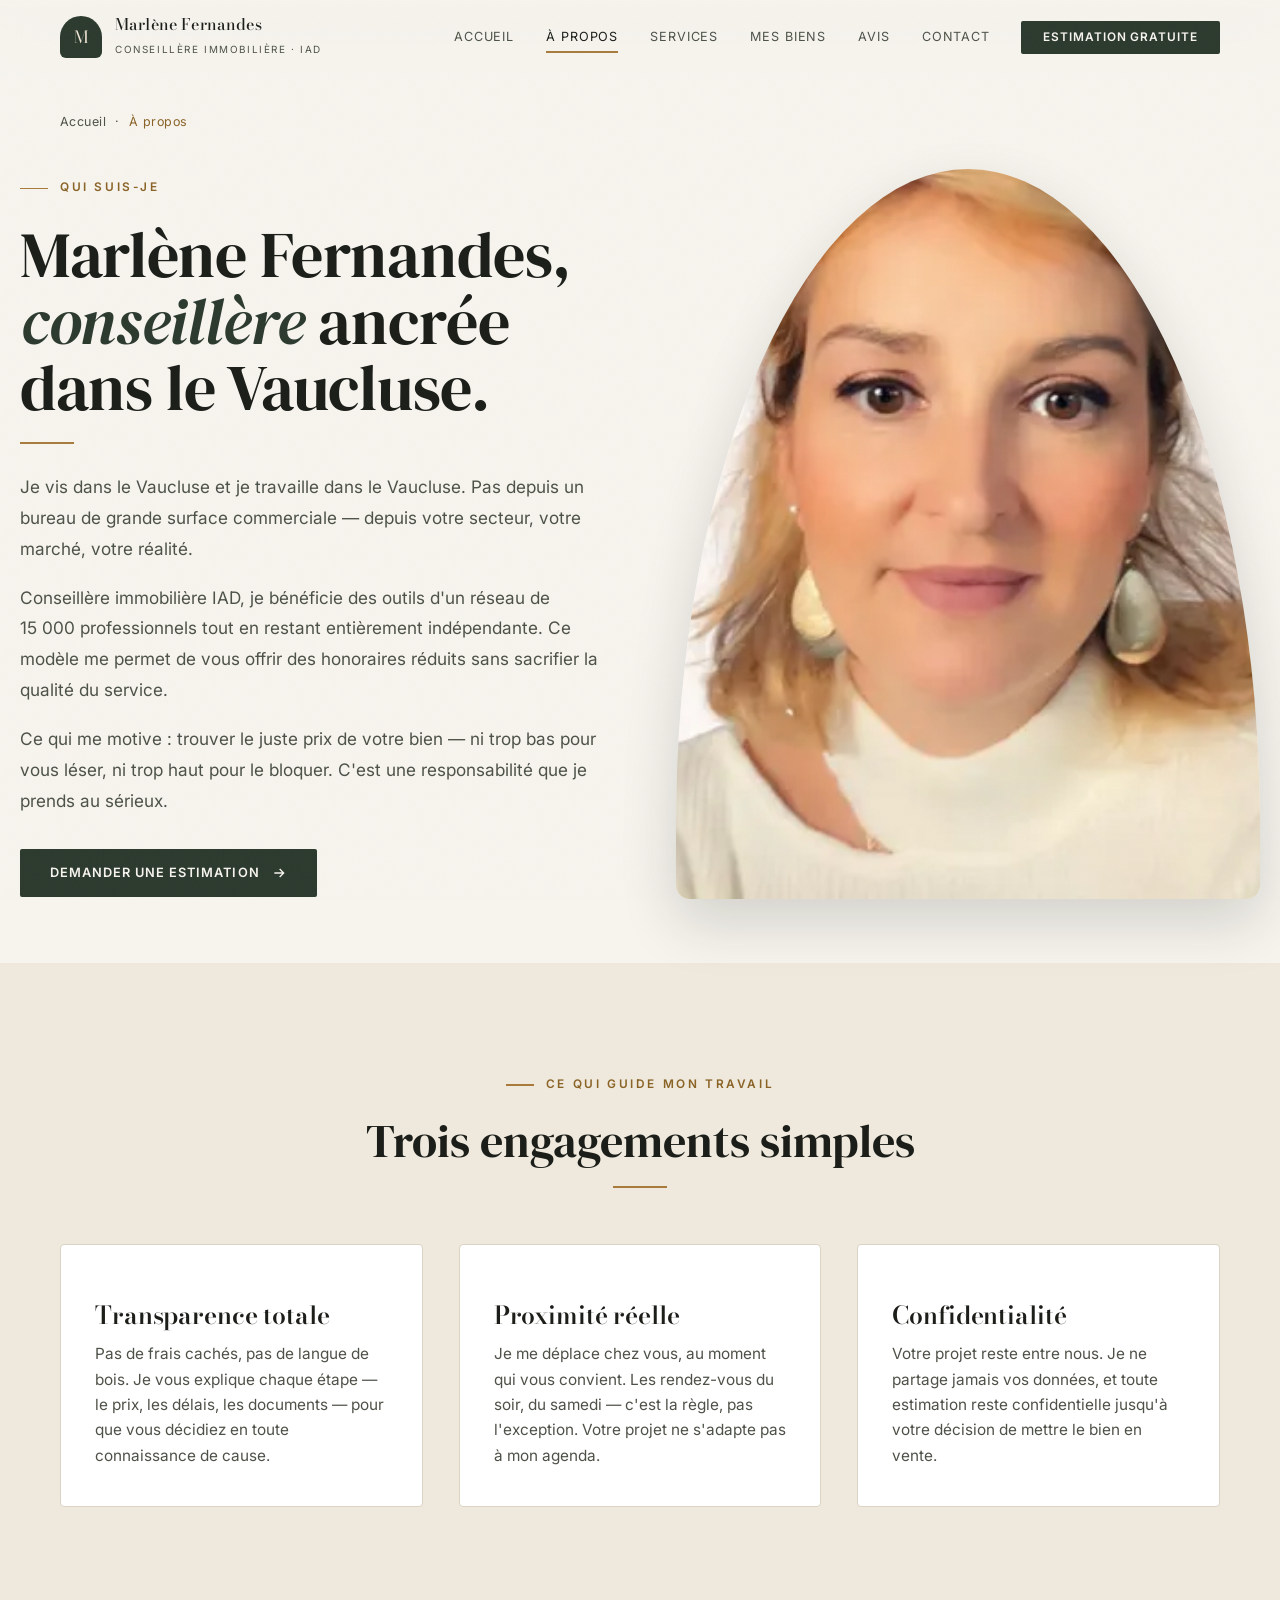
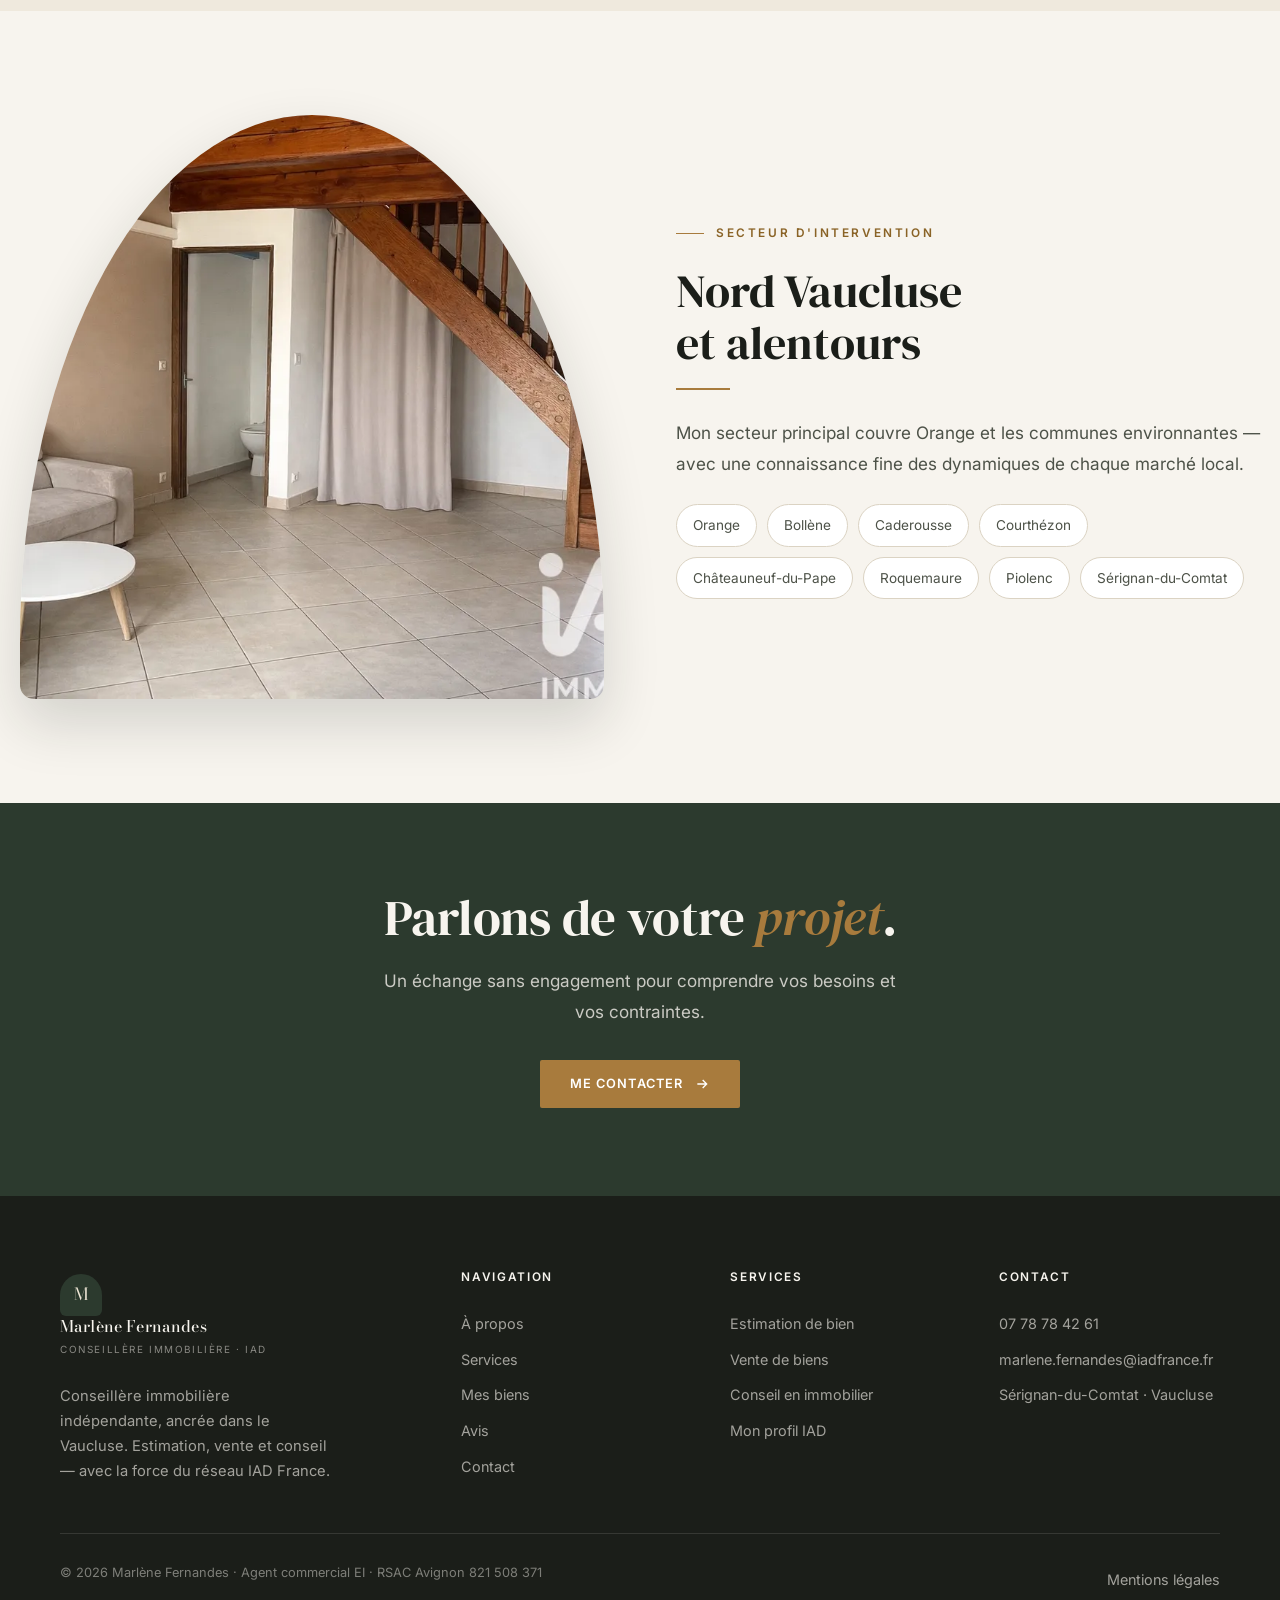
==== a-propos.html @ 86320f51 "Typo titres: police DM Serif Display pour H1/H2 - Remplace Bodoni Moda (trop courant) par DM Serif D" ====
<!DOCTYPE html>
<html lang="fr">
<head>
<meta charset="UTF-8">
<meta name="viewport" content="width=device-width, initial-scale=1">
<title>À propos · Marlène Fernandes, conseillère immobilière à Orange</title>
<meta name="description" content="Marlène Fernandes, conseillère immobilière IAD ancrée dans le Vaucluse. Un métier de terrain : transparence, proximité et confidentialité au service de votre projet.">
<link rel="canonical" href="https://marlene-fernandes.vercel.app/a-propos.html">
<meta name="theme-color" content="#2C3A2E">
<meta property="og:type" content="profile">
<meta property="og:locale" content="fr_FR">
<meta property="og:title" content="À propos · Marlène Fernandes, conseillère immobilière IAD">
<meta property="og:description" content="Un métier de terrain, pas de vitrine. Découvrez l'approche de Marlène Fernandes dans le Vaucluse.">
<meta property="og:url" content="https://marlene-fernandes.vercel.app/a-propos.html">
<meta property="og:image" content="https://marlene-fernandes.vercel.app/assets/img/marlene.png">
<meta name="twitter:card" content="summary_large_image">
<link rel="icon" href="data:image/svg+xml,%3Csvg xmlns='http://www.w3.org/2000/svg' viewBox='0 0 32 32'%3E%3Crect width='32' height='32' rx='6' fill='%232C3A2E'/%3E%3Ctext x='16' y='22' font-family='Georgia,serif' font-size='18' fill='%23F0E7D7' text-anchor='middle'%3EM%3C/text%3E%3C/svg%3E">
<link rel="preconnect" href="https://fonts.googleapis.com">
<link rel="preconnect" href="https://fonts.gstatic.com" crossorigin>
<link href="https://fonts.googleapis.com/css2?family=Bodoni+Moda:ital,opsz,wght@0,6..96,500..700;1,6..96,500..600&family=DM+Serif+Display:ital@0;1&family=Inter:wght@300;400;500;600&display=swap" rel="stylesheet">
<link rel="stylesheet" href="assets/css/style.css">
<script type="application/ld+json">
{"@context":"https://schema.org","@type":"BreadcrumbList","itemListElement":[
{"@type":"ListItem","position":1,"name":"Accueil","item":"https://marlene-fernandes.vercel.app/"},
{"@type":"ListItem","position":2,"name":"À propos","item":"https://marlene-fernandes.vercel.app/a-propos.html"}]}
</script>
</head>
<body>

<header class="nav" id="nav">
  <div class="nav-in">
    <a class="logo" href="index.html" aria-label="Marlène Fernandes, accueil">
      <span class="logo-mark" aria-hidden="true">M</span>
      <span class="logo-text"><strong>Marlène Fernandes</strong><small>Conseillère immobilière · IAD</small></span>
    </a>
    <nav class="nav-links" aria-label="Navigation principale">
      <a class="nav-a" href="index.html">Accueil</a>
      <a class="nav-a" href="a-propos.html" aria-current="page">À propos</a>
      <a class="nav-a" href="services.html">Services</a>
      <a class="nav-a" href="biens.html">Mes biens</a>
      <a class="nav-a" href="avis.html">Avis</a>
      <a class="nav-a" href="contact.html">Contact</a>
      <a class="btn btn-forest nav-cta" href="contact.html#estimation">Estimation gratuite</a>
    </nav>
    <button class="nav-burger" id="burger" aria-label="Ouvrir le menu" aria-expanded="false" aria-controls="mobmenu"><span></span><span></span><span></span></button>
  </div>
</header>
<div class="mob" id="mobmenu">
  <a href="index.html">Accueil</a>
  <a href="a-propos.html">À propos</a>
  <a href="services.html">Services</a>
  <a href="biens.html">Mes biens</a>
  <a href="avis.html">Avis</a>
  <a href="contact.html">Contact</a>
  <a class="btn btn-forest" href="contact.html#estimation">Estimation gratuite</a>
</div>

<main>
<div class="wrap">
  <nav class="crumbs" aria-label="Fil d'ariane"><a href="index.html">Accueil</a> &nbsp;·&nbsp; <span>À propos</span></nav>
</div>

<!-- En-tête + intro -->
<section class="wrap page-head">
  <div class="grid-2">
    <div>
      <span class="eyebrow">Qui suis-je</span>
      <h1 class="display" style="margin-top:24px">Marlène Fernandes,<br><em>conseillère</em> ancrée<br>dans le Vaucluse.</h1>
      <span class="rule"></span>
      <p class="body-lg">Je vis dans le Vaucluse et je travaille dans le Vaucluse. Pas depuis un bureau de grande surface commerciale — depuis votre secteur, votre marché, votre réalité.</p>
      <p class="body-lg" style="margin-top:18px">Conseillère immobilière IAD, je bénéficie des outils d'un réseau de 15&nbsp;000 professionnels tout en restant entièrement indépendante. Ce modèle me permet de vous offrir des honoraires réduits sans sacrifier la qualité du service.</p>
      <p class="body-lg" style="margin-top:18px">Ce qui me motive : trouver le juste prix de votre bien — ni trop bas pour vous léser, ni trop haut pour le bloquer. C'est une responsabilité que je prends au sérieux.</p>
      <div style="margin-top:32px"><a class="btn btn-forest" href="contact.html#estimation">Demander une estimation
        <svg viewBox="0 0 24 24" fill="none" stroke="currentColor" stroke-width="2" aria-hidden="true"><path d="M5 12h14M13 6l6 6-6 6"/></svg></a></div>
    </div>
    <div class="arch-img" style="aspect-ratio:4/5">
      <img src="assets/img/marlene.png" width="640" height="800" alt="Marlène Fernandes, conseillère immobilière IAD dans le Vaucluse">
    </div>
  </div>
</section>

<!-- Engagements -->
<section class="sec sec-ivory2">
  <div class="wrap">
    <div class="center-text" style="margin-bottom:56px">
      <span class="eyebrow center">Ce qui guide mon travail</span>
      <h2 class="h2" style="margin-top:20px">Trois engagements simples</h2>
      <span class="rule center"></span>
    </div>
    <div class="grid-3">
      <div class="svc">
        <h3 class="h3">Transparence totale</h3>
        <p style="margin-top:12px">Pas de frais cachés, pas de langue de bois. Je vous explique chaque étape — le prix, les délais, les documents — pour que vous décidiez en toute connaissance de cause.</p>
      </div>
      <div class="svc">
        <h3 class="h3">Proximité réelle</h3>
        <p style="margin-top:12px">Je me déplace chez vous, au moment qui vous convient. Les rendez-vous du soir, du samedi — c'est la règle, pas l'exception. Votre projet ne s'adapte pas à mon agenda.</p>
      </div>
      <div class="svc">
        <h3 class="h3">Confidentialité</h3>
        <p style="margin-top:12px">Votre projet reste entre nous. Je ne partage jamais vos données, et toute estimation reste confidentielle jusqu'à votre décision de mettre le bien en vente.</p>
      </div>
    </div>
  </div>
</section>

<!-- Secteur d'intervention -->
<section class="sec wrap">
  <div class="grid-2">
    <div class="arch-img" style="aspect-ratio:1/1">
      <img src="assets/img/maison-3.png" width="700" height="700" alt="Paysage du nord Vaucluse, secteur d'intervention" loading="lazy">
    </div>
    <div>
      <span class="eyebrow">Secteur d'intervention</span>
      <h2 class="h2" style="margin-top:22px">Nord Vaucluse<br>et alentours</h2>
      <span class="rule"></span>
      <p class="body-lg">Mon secteur principal couvre Orange et les communes environnantes — avec une connaissance fine des dynamiques de chaque marché local.</p>
      <div class="zone-tags">
        <span>Orange</span><span>Bollène</span><span>Caderousse</span><span>Courthézon</span>
        <span>Châteauneuf-du-Pape</span><span>Roquemaure</span><span>Piolenc</span><span>Sérignan-du-Comtat</span>
      </div>
    </div>
  </div>
</section>

<section class="cta-band">
  <div class="wrap-sm">
    <h2 class="display">Parlons de votre <em>projet</em>.</h2>
    <p class="body-lg lead-narrow" style="margin-top:22px;color:rgba(247,244,238,.78)">Un échange sans engagement pour comprendre vos besoins et vos contraintes.</p>
    <div style="margin-top:32px"><a class="btn btn-brass" href="contact.html">Me contacter
      <svg viewBox="0 0 24 24" fill="none" stroke="currentColor" stroke-width="2" aria-hidden="true"><path d="M5 12h14M13 6l6 6-6 6"/></svg></a></div>
  </div>
</section>
</main>

<footer class="footer">
  <div class="wrap">
    <div class="footer-grid">
      <div>
        <a class="logo" href="index.html" aria-label="Marlène Fernandes, accueil">
          <span class="logo-mark" aria-hidden="true">M</span>
          <span class="logo-text"><strong>Marlène Fernandes</strong><small>Conseillère immobilière · IAD</small></span>
        </a>
        <p class="footer-intro">Conseillère immobilière indépendante, ancrée dans le Vaucluse. Estimation, vente et conseil — avec la force du réseau IAD France.</p>
      </div>
      <div><h4>Navigation</h4>
        <a href="a-propos.html">À propos</a><a href="services.html">Services</a><a href="biens.html">Mes biens</a><a href="avis.html">Avis</a><a href="contact.html">Contact</a>
      </div>
      <div><h4>Services</h4>
        <a href="service-estimation.html">Estimation de bien</a><a href="service-vente.html">Vente de biens</a><a href="service-conseil.html">Conseil en immobilier</a><a href="https://www.iadfrance.fr/conseiller-immobilier/marlene.fernandes" target="_blank" rel="noopener">Mon profil IAD</a>
      </div>
      <div><h4>Contact</h4>
        <a href="tel:+33778784261">07 78 78 42 61</a><a href="mailto:marlene.fernandes@iadfrance.fr">marlene.fernandes@iadfrance.fr</a><a href="contact.html">Sérignan-du-Comtat · Vaucluse</a>
      </div>
    </div>
    <div class="footer-bottom">
      <span>© 2026 Marlène Fernandes · Agent commercial EI · RSAC Avignon 821&nbsp;508&nbsp;371</span>
      <span><a href="mentions-legales.html">Mentions légales</a></span>
    </div>
  </div>
</footer>
<script src="assets/js/main.js" defer></script>
</body>
</html>
---- assets/css/style.css ----
/* ============================================================
   MARLÈNE FERNANDES — Conseillère immobilière IAD
   Système de design partagé · « Maison de Provence, édition signature »
   Direction : vert olivaie profond + laiton, arches architecturales
   ============================================================ */

/* ─── TOKENS ─── */
:root{
  /* Couleurs */
  --ivory:      #F7F4EE;   /* fond chaud */
  --ivory-2:    #EFE9DD;   /* fond alterné */
  --ivory-3:    #E6DECF;   /* surfaces */
  --ink:        #1B1E19;   /* texte titre */
  --ink-2:      #4D5248;   /* texte courant (4.5:1 sur ivoire) */
  --forest:     #2C3A2E;   /* vert profond signature */
  --forest-2:   #38493A;
  --forest-lt:  #8FA088;   /* vert clair décoratif */
  --brass:      #A87B3D;   /* laiton — filets, larges aplats */
  --brass-deep: #8A6326;   /* laiton foncé — texte accent (4.6:1) */
  --brass-pale: #F0E7D7;
  --line:       #DBD3C3;   /* bordures */
  --white:      #FFFFFF;

  /* Typo */
  --f-heading: 'DM Serif Display', 'Bodoni Moda', 'Didot', Georgia, serif; /* H1/H2 — signature affirmée */
  --f-display: 'Bodoni Moda', 'Didot', 'Bodoni MT', Georgia, serif;        /* accents serif fins (h3, logo, chiffres) */
  --f-body:    'Inter', system-ui, -apple-system, 'Segoe UI', sans-serif;

  /* Layout */
  --nav-h: 76px;
  --maxw: 1240px;
  --ease: cubic-bezier(.16,1,.3,1);
  --arch: 50% 50% 14px 14px / 90% 90% 14px 14px; /* sommet en arche */
}

/* ─── RESET ─── */
*,*::before,*::after{box-sizing:border-box;margin:0;padding:0}
html{font-size:16px;scroll-behavior:smooth;-webkit-text-size-adjust:100%}
body{
  font-family:var(--f-body);background:var(--ivory);color:var(--ink);
  line-height:1.65;overflow-x:hidden;-webkit-font-smoothing:antialiased;
  text-rendering:optimizeLegibility;
}
a{color:inherit;text-decoration:none}
button{cursor:pointer;border:none;background:none;font-family:inherit}
input,textarea,select{font-family:inherit;font-size:1rem}
ul{list-style:none}
img{display:block;max-width:100%;height:auto}
:focus-visible{outline:2.5px solid var(--brass-deep);outline-offset:3px;border-radius:3px}

@media (prefers-reduced-motion: reduce){
  *,*::before,*::after{animation-duration:.001ms!important;animation-iteration-count:1!important;transition-duration:.001ms!important;scroll-behavior:auto!important}
}

/* ─── GRAIN signature (léger, décoratif) ─── */
body::before{
  content:'';position:fixed;inset:0;z-index:9999;pointer-events:none;opacity:.025;
  background-image:url("data:image/svg+xml,%3Csvg xmlns='http://www.w3.org/2000/svg' width='120' height='120'%3E%3Cfilter id='n'%3E%3CfeTurbulence type='fractalNoise' baseFrequency='.85' numOctaves='3'/%3E%3C/filter%3E%3Crect width='100%25' height='100%25' filter='url(%23n)'/%3E%3C/svg%3E");
}

/* ─── LAYOUT ─── */
.wrap{max-width:var(--maxw);margin:0 auto;padding:0 40px}
.wrap-sm{max-width:880px;margin:0 auto;padding:0 40px}
.sec{padding:104px 0}
.sec-tight{padding:72px 0}
.sec-ivory2{background:var(--ivory-2)}
.sec-forest{background:var(--forest);color:var(--ivory)}
.sec-forest .ink-2,.sec-forest .body-lg{color:rgba(247,244,238,.78)}
.grid-2{display:grid;grid-template-columns:1fr 1fr;gap:72px;align-items:center}
.grid-3{display:grid;grid-template-columns:repeat(3,1fr);gap:36px}
.grid-4{display:grid;grid-template-columns:repeat(4,1fr);gap:28px}

/* ─── TYPOGRAPHIE ─── */
.eyebrow{
  font-size:.74rem;letter-spacing:.22em;text-transform:uppercase;
  color:var(--brass-deep);font-weight:600;display:inline-flex;align-items:center;gap:12px;
}
.eyebrow::before{content:'';width:28px;height:1.5px;background:var(--brass);display:inline-block}
.eyebrow.center{justify-content:center}
.display{
  font-family:var(--f-heading);font-weight:400;
  font-size:clamp(2.9rem,6vw,5.6rem);line-height:1.04;letter-spacing:-.005em;
  font-optical-sizing:auto;
}
.display em{font-style:italic;font-weight:400;color:var(--forest)}
.sec-forest .display em{color:var(--brass)}
h1,h2,.h2{font-family:var(--f-heading);font-weight:400;letter-spacing:0;line-height:1.12;font-optical-sizing:auto}
h3{font-family:var(--f-display);font-weight:600;letter-spacing:-.005em;line-height:1.14;font-optical-sizing:auto}
.h2{font-size:clamp(2rem,3.6vw,3rem)}
.h3{font-size:clamp(1.25rem,2vw,1.55rem)}
.body-lg{font-size:1.075rem;color:var(--ink-2);line-height:1.8;max-width:60ch}
p{color:var(--ink-2)}
.rule{display:block;width:54px;height:2px;background:var(--brass);margin:20px 0 28px}
.rule.center{margin-left:auto;margin-right:auto}
.center-text{text-align:center}
.lead-narrow{max-width:48ch;margin-inline:auto}

/* ─── BOUTONS ─── */
.btn{
  display:inline-flex;align-items:center;gap:11px;padding:16px 30px;
  font-size:.8rem;font-weight:600;letter-spacing:.08em;text-transform:uppercase;
  border-radius:2px;transition:.28s var(--ease);cursor:pointer;line-height:1;
}
.btn svg{width:16px;height:16px;transition:transform .28s var(--ease)}
.btn:hover svg{transform:translateX(4px)}
.btn-forest{background:var(--forest);color:var(--ivory)}
.btn-forest:hover{background:var(--forest-2);transform:translateY(-2px);box-shadow:0 12px 28px rgba(44,58,46,.22)}
.btn-brass{background:var(--brass);color:#fff}
.btn-brass:hover{background:var(--brass-deep);transform:translateY(-2px);box-shadow:0 12px 28px rgba(138,99,38,.25)}
.btn-outline{border:1.5px solid var(--forest);color:var(--forest);background:none}
.btn-outline:hover{background:var(--forest);color:var(--ivory);transform:translateY(-2px)}
.btn-ghost{border:1.5px solid rgba(247,244,238,.35);color:var(--ivory)}
.btn-ghost:hover{border-color:var(--ivory);background:rgba(247,244,238,.08)}

/* ─── NAV ─── */
.nav{
  position:fixed;top:0;left:0;right:0;height:var(--nav-h);z-index:1000;
  background:rgba(247,244,238,.9);backdrop-filter:blur(14px);-webkit-backdrop-filter:blur(14px);
  border-bottom:1px solid transparent;transition:border-color .3s,box-shadow .3s,background .3s;
}
.nav.scrolled{border-color:var(--line);box-shadow:0 4px 30px rgba(27,30,25,.06)}
.nav-in{display:flex;align-items:center;justify-content:space-between;height:100%;max-width:var(--maxw);margin:0 auto;padding:0 40px}
.logo{display:flex;align-items:center;gap:13px}
.logo-mark{
  width:42px;height:42px;flex-shrink:0;border-radius:50% 50% 6px 6px;
  background:var(--forest);color:var(--brass-pale);display:flex;align-items:center;justify-content:center;
  font-family:var(--f-display);font-size:1.05rem;
}
.logo-text strong{font-family:var(--f-display);font-size:1rem;font-weight:500;letter-spacing:.01em;display:block;line-height:1.25;color:var(--ink)}
.logo-text small{font-size:.62rem;letter-spacing:.16em;text-transform:uppercase;color:var(--ink-2)}
.nav-links{display:flex;align-items:center;gap:2px}
.nav-a{padding:9px 15px;font-size:.79rem;letter-spacing:.07em;text-transform:uppercase;color:var(--ink-2);position:relative;transition:color .2s}
.nav-a::after{content:'';position:absolute;left:15px;right:15px;bottom:4px;height:1.5px;background:var(--brass);transform:scaleX(0);transform-origin:left;transition:transform .3s var(--ease)}
.nav-a:hover,.nav-a[aria-current="page"]{color:var(--ink)}
.nav-a:hover::after,.nav-a[aria-current="page"]::after{transform:scaleX(1)}
.nav-cta{margin-left:14px;padding:11px 22px!important;font-size:.74rem!important}
.nav-burger{display:none;flex-direction:column;gap:5px;padding:10px;margin:-10px}
.nav-burger span{display:block;width:24px;height:1.5px;background:var(--ink);transition:.3s var(--ease)}
.nav-burger[aria-expanded="true"] span:nth-child(1){transform:translateY(6.5px) rotate(45deg)}
.nav-burger[aria-expanded="true"] span:nth-child(2){opacity:0}
.nav-burger[aria-expanded="true"] span:nth-child(3){transform:translateY(-6.5px) rotate(-45deg)}

/* ─── MENU MOBILE ─── */
.mob{
  position:fixed;top:var(--nav-h);left:0;right:0;z-index:990;
  background:var(--ivory);border-bottom:1px solid var(--line);
  padding:18px 32px 28px;display:flex;flex-direction:column;
  transform:translateY(-115%);transition:transform .42s var(--ease);
  box-shadow:0 18px 50px rgba(27,30,25,.12);
}
.mob.open{transform:none}
.mob a{padding:15px 4px;font-size:.92rem;letter-spacing:.06em;text-transform:uppercase;border-bottom:1px solid var(--line);color:var(--ink)}
.mob .btn{margin-top:22px;justify-content:center}

/* ─── HERO ─── */
.hero{display:grid;grid-template-columns:1.05fr .95fr;min-height:100dvh;padding-top:var(--nav-h)}
.hero-l{display:flex;flex-direction:column;justify-content:center;padding:64px 64px 64px 0;position:relative}
.hero-r{position:relative;display:flex;align-items:flex-end;justify-content:center;padding:0 0 0 24px}
.hero-photo{
  width:100%;height:78%;align-self:center;object-fit:cover;
  border-radius:var(--arch);box-shadow:0 30px 70px rgba(27,30,25,.22);
}
.hero-r::after{ /* filet laiton derrière l'arche */
  content:'';position:absolute;right:-12px;top:14%;bottom:8%;width:1.5px;background:var(--brass);opacity:.5;
}
.hero-badge{
  position:absolute;left:-18px;bottom:14%;background:var(--ivory);border:1px solid var(--line);
  border-radius:4px;padding:16px 22px;box-shadow:0 18px 44px rgba(27,30,25,.14);max-width:210px;
}
.hero-badge strong{font-family:var(--f-display);font-size:1.9rem;color:var(--forest);display:block;line-height:1}
.hero-badge span{font-size:.72rem;letter-spacing:.1em;text-transform:uppercase;color:var(--ink-2)}
.hero-meta{display:flex;align-items:center;gap:14px;margin-top:34px;font-size:.78rem;letter-spacing:.06em;color:var(--ink-2);text-transform:uppercase}
.hero-cta{display:flex;flex-wrap:wrap;gap:16px;margin-top:38px}

/* Révélation ligne par ligne — un seul geste, hero uniquement */
.reveal{overflow:hidden;display:block}
.reveal>span{display:block;animation:up .85s var(--ease) both}
.reveal:nth-child(1)>span{animation-delay:.08s}
.reveal:nth-child(2)>span{animation-delay:.24s}
.reveal:nth-child(3)>span{animation-delay:.40s}
@keyframes up{from{transform:translateY(108%)}to{transform:translateY(0)}}

/* ─── BANDEAU CHIFFRES ─── */
.stats{display:grid;grid-template-columns:repeat(4,1fr);gap:0;border-top:1px solid var(--line);border-bottom:1px solid var(--line)}
.stat{padding:40px 28px;border-right:1px solid var(--line)}
.stat:last-child{border-right:none}
.stat b{font-family:var(--f-display);font-size:clamp(2.2rem,3.4vw,3rem);font-weight:400;color:var(--forest);display:block;line-height:1}
.stat span{font-size:.76rem;letter-spacing:.1em;text-transform:uppercase;color:var(--ink-2);margin-top:8px;display:block}

/* ─── CARTES ─── */
.card{background:var(--white);border:1px solid var(--line);border-radius:4px;overflow:hidden;transition:.3s var(--ease)}
.card:hover{transform:translateY(-5px);box-shadow:0 22px 50px rgba(27,30,25,.1);border-color:var(--ivory-3)}

/* Liste atouts à puce laiton */
.checks{display:flex;flex-direction:column;gap:14px;margin:26px 0}
.checks li{display:flex;gap:13px;align-items:flex-start;color:var(--ink-2);font-size:.98rem}
.checks svg{width:20px;height:20px;flex-shrink:0;color:var(--brass-deep);margin-top:2px}

/* Image en arche réutilisable */
.arch-img{border-radius:var(--arch);overflow:hidden;box-shadow:0 24px 56px rgba(27,30,25,.16)}
.arch-img img{width:100%;height:100%;object-fit:cover}

/* ─── SERVICES (cartes) ─── */
.svc{display:block;padding:38px 34px;background:var(--white);border:1px solid var(--line);border-radius:4px;position:relative;transition:.3s var(--ease);height:100%}
.svc:hover{transform:translateY(-5px);box-shadow:0 22px 50px rgba(27,30,25,.1)}
.svc-num{font-family:var(--f-display);font-size:.95rem;color:var(--brass);letter-spacing:.1em}
.svc h3{margin:18px 0 12px}
.svc p{font-size:.96rem}
.svc-link{margin-top:22px;display:inline-flex;align-items:center;gap:8px;font-size:.76rem;letter-spacing:.08em;text-transform:uppercase;color:var(--forest);font-weight:600}
.svc-link svg{width:15px;height:15px;transition:transform .25s}
.svc:hover .svc-link svg{transform:translateX(4px)}

/* ─── ÉTAPES (process) ─── */
.steps{display:grid;grid-template-columns:repeat(4,1fr);gap:32px;counter-reset:s}
.step{position:relative;padding-top:30px}
.step::before{counter-increment:s;content:counter(s,decimal-leading-zero);font-family:var(--f-display);font-size:1rem;color:var(--brass);position:absolute;top:0;left:0}
.step::after{content:'';position:absolute;top:7px;left:34px;right:-16px;height:1px;background:var(--line)}
.step:last-child::after{display:none}
.step h3{font-size:1.15rem;margin-bottom:10px}
.step p{font-size:.94rem}
.sec-forest .step::after{background:rgba(247,244,238,.18)}

/* ─── BIENS (annonces) ─── */
.listing{background:var(--white);border:1px solid var(--line);border-radius:4px;overflow:hidden;display:flex;flex-direction:column;transition:.3s var(--ease)}
.listing:hover{transform:translateY(-5px);box-shadow:0 22px 50px rgba(27,30,25,.1)}
.listing-img{position:relative;aspect-ratio:4/3;overflow:hidden;background:var(--ivory-3)}
.listing-img img{width:100%;height:100%;object-fit:cover;transition:transform .6s var(--ease)}
.listing:hover .listing-img img{transform:scale(1.05)}
.listing-tag{position:absolute;top:14px;left:14px;background:var(--ivory);color:var(--forest);font-size:.68rem;letter-spacing:.1em;text-transform:uppercase;padding:6px 13px;border-radius:2px;font-weight:600}
.listing-body{padding:26px 24px;display:flex;flex-direction:column;flex:1}
.listing-loc{font-size:.74rem;letter-spacing:.1em;text-transform:uppercase;color:var(--brass-deep);font-weight:600}
.listing-body h3{font-size:1.2rem;margin:8px 0 12px}
.listing-body p{font-size:.92rem;flex:1}
.listing-specs{display:flex;gap:8px;flex-wrap:wrap;margin:18px 0 20px}
.listing-specs span{font-size:.76rem;background:var(--ivory-2);border:1px solid var(--line);padding:6px 12px;border-radius:2px;color:var(--ink-2);font-variant-numeric:tabular-nums}
.listing .btn{margin-top:auto}

/* Passerelle IAD */
.gateway{border:1.5px dashed var(--brass);border-radius:6px;padding:48px;text-align:center;background:var(--brass-pale)}
.gateway .iad-slot{margin-top:24px;border:1px dashed var(--line);border-radius:4px;padding:60px 20px;color:var(--ink-2);font-size:.9rem;background:rgba(255,255,255,.5)}

/* ─── FORMULAIRES ─── */
.form{background:var(--white);border:1px solid var(--line);border-radius:6px;padding:40px}
.field{margin-bottom:22px}
.field label{display:block;font-size:.78rem;letter-spacing:.06em;text-transform:uppercase;color:var(--ink);font-weight:600;margin-bottom:9px}
.field .req{color:var(--brass-deep)}
.field input,.field select,.field textarea{
  width:100%;padding:14px 16px;border:1.5px solid var(--line);border-radius:3px;
  background:var(--ivory);color:var(--ink);transition:border-color .2s,box-shadow .2s;
}
.field input:focus,.field select:focus,.field textarea:focus{outline:none;border-color:var(--forest);box-shadow:0 0 0 3px rgba(44,58,46,.1)}
.field textarea{resize:vertical;min-height:110px}
.field-row{display:grid;grid-template-columns:1fr 1fr;gap:18px}
.form-note{font-size:.82rem;color:var(--ink-2);margin-top:6px}
.form .btn{width:100%;justify-content:center;margin-top:8px}
.form-success{display:none;text-align:center;padding:40px 20px}
.form-success.show{display:block}
.form-success svg{width:56px;height:56px;color:var(--brass);margin:0 auto 18px}

/* ─── COORDONNÉES ─── */
.contact-item{display:flex;gap:18px;padding:22px 0;border-bottom:1px solid var(--line)}
.contact-item:last-child{border-bottom:none}
.contact-ico{width:46px;height:46px;flex-shrink:0;border-radius:50% 50% 6px 6px;background:var(--ivory-2);border:1px solid var(--line);display:flex;align-items:center;justify-content:center;color:var(--forest)}
.contact-ico svg{width:20px;height:20px}
.contact-item h3{font-size:1.05rem;margin-bottom:4px}
.contact-item p,.contact-item a{font-size:.95rem;color:var(--ink-2)}
.contact-item a:hover{color:var(--forest)}

/* ─── AVIS ─── */
.quote{background:var(--white);border:1px solid var(--line);border-radius:4px;padding:34px 32px;height:100%;display:flex;flex-direction:column}
.quote .stars{color:var(--brass);letter-spacing:2px;margin-bottom:16px;font-size:.95rem}
.quote blockquote{font-family:var(--f-display);font-size:1.15rem;font-style:italic;line-height:1.5;color:var(--ink);flex:1}
.quote cite{margin-top:22px;font-style:normal;font-size:.86rem;color:var(--ink-2);letter-spacing:.04em}
.quote cite b{display:block;color:var(--ink);font-style:normal;font-family:var(--f-body);font-weight:600;margin-bottom:2px}

/* ─── ZONE / SECTEUR ─── */
.zone-tags{display:flex;flex-wrap:wrap;gap:10px;margin-top:24px}
.zone-tags span{font-size:.85rem;padding:9px 16px;border:1px solid var(--line);border-radius:50px;color:var(--ink-2);background:var(--white)}

/* ─── FIL D'ARIANE ─── */
.crumbs{padding:calc(var(--nav-h) + 36px) 0 0;font-size:.78rem;letter-spacing:.04em;color:var(--ink-2)}
.crumbs a:hover{color:var(--forest)}
.crumbs span{color:var(--brass-deep)}

/* ─── EN-TÊTE DE PAGE INTÉRIEURE ─── */
.page-head{padding:36px 0 64px}
.page-head .display{font-size:clamp(2.4rem,5vw,4.2rem)}

/* ─── CTA RUBAN ─── */
.cta-band{background:var(--forest);color:var(--ivory);text-align:center;padding:88px 0}
.cta-band .display{font-size:clamp(2rem,4vw,3.4rem)}
.cta-band .display em{color:var(--brass)}

/* ─── FOOTER ─── */
.footer{background:var(--ink);color:rgba(247,244,238,.62);padding:72px 0 32px}
.footer-grid{display:grid;grid-template-columns:1.6fr 1fr 1fr 1fr;gap:48px;padding-bottom:48px;border-bottom:1px solid rgba(247,244,238,.12)}
.footer h4{font-family:var(--f-body);font-size:.74rem;letter-spacing:.14em;text-transform:uppercase;color:var(--ivory);margin-bottom:18px;font-weight:600}
.footer a{display:block;padding:6px 0;font-size:.9rem;color:rgba(247,244,238,.62);transition:color .2s}
.footer a:hover{color:var(--brass)}
.footer .logo-text strong{color:var(--ivory)}
.footer .logo-text small{color:rgba(247,244,238,.5)}
.footer .logo-mark{background:var(--forest)}
.footer-intro{font-size:.92rem;line-height:1.7;color:rgba(247,244,238,.62);margin-top:18px;max-width:30ch}
.footer-bottom{display:flex;justify-content:space-between;flex-wrap:wrap;gap:14px;padding-top:28px;font-size:.8rem;color:rgba(247,244,238,.45)}

/* ─── RESPONSIVE ─── */
@media (max-width:1024px){
  .hero{grid-template-columns:1fr;min-height:auto}
  .hero-l{padding:48px 0 16px}
  .hero-r{padding:8px 0 48px;min-height:62vh}
  .hero-photo{height:auto;max-height:62vh}
  .grid-2{gap:48px}
  .footer-grid{grid-template-columns:1fr 1fr;gap:36px}
  .steps{grid-template-columns:1fr 1fr;gap:36px}
  .step::after{display:none}
}
@media (max-width:760px){
  html{font-size:15.5px}
  .nav-links{display:none}
  .nav-burger{display:flex}
  .wrap,.wrap-sm,.nav-in{padding-inline:24px}
  .sec{padding:72px 0}
  .grid-2,.grid-3,.grid-4{grid-template-columns:1fr;gap:36px}
  .stats{grid-template-columns:1fr 1fr}
  .stat{border-bottom:1px solid var(--line)}
  .stat:nth-child(odd){border-right:1px solid var(--line)}
  .stat:nth-child(even){border-right:none}
  .steps{grid-template-columns:1fr}
  .field-row{grid-template-columns:1fr}
  .footer-grid{grid-template-columns:1fr}
  .hero-badge{left:0}
  .form{padding:28px 22px}
}
@media (max-width:420px){
  .hero-cta{flex-direction:column;align-items:stretch}
  .hero-cta .btn{justify-content:center}
}
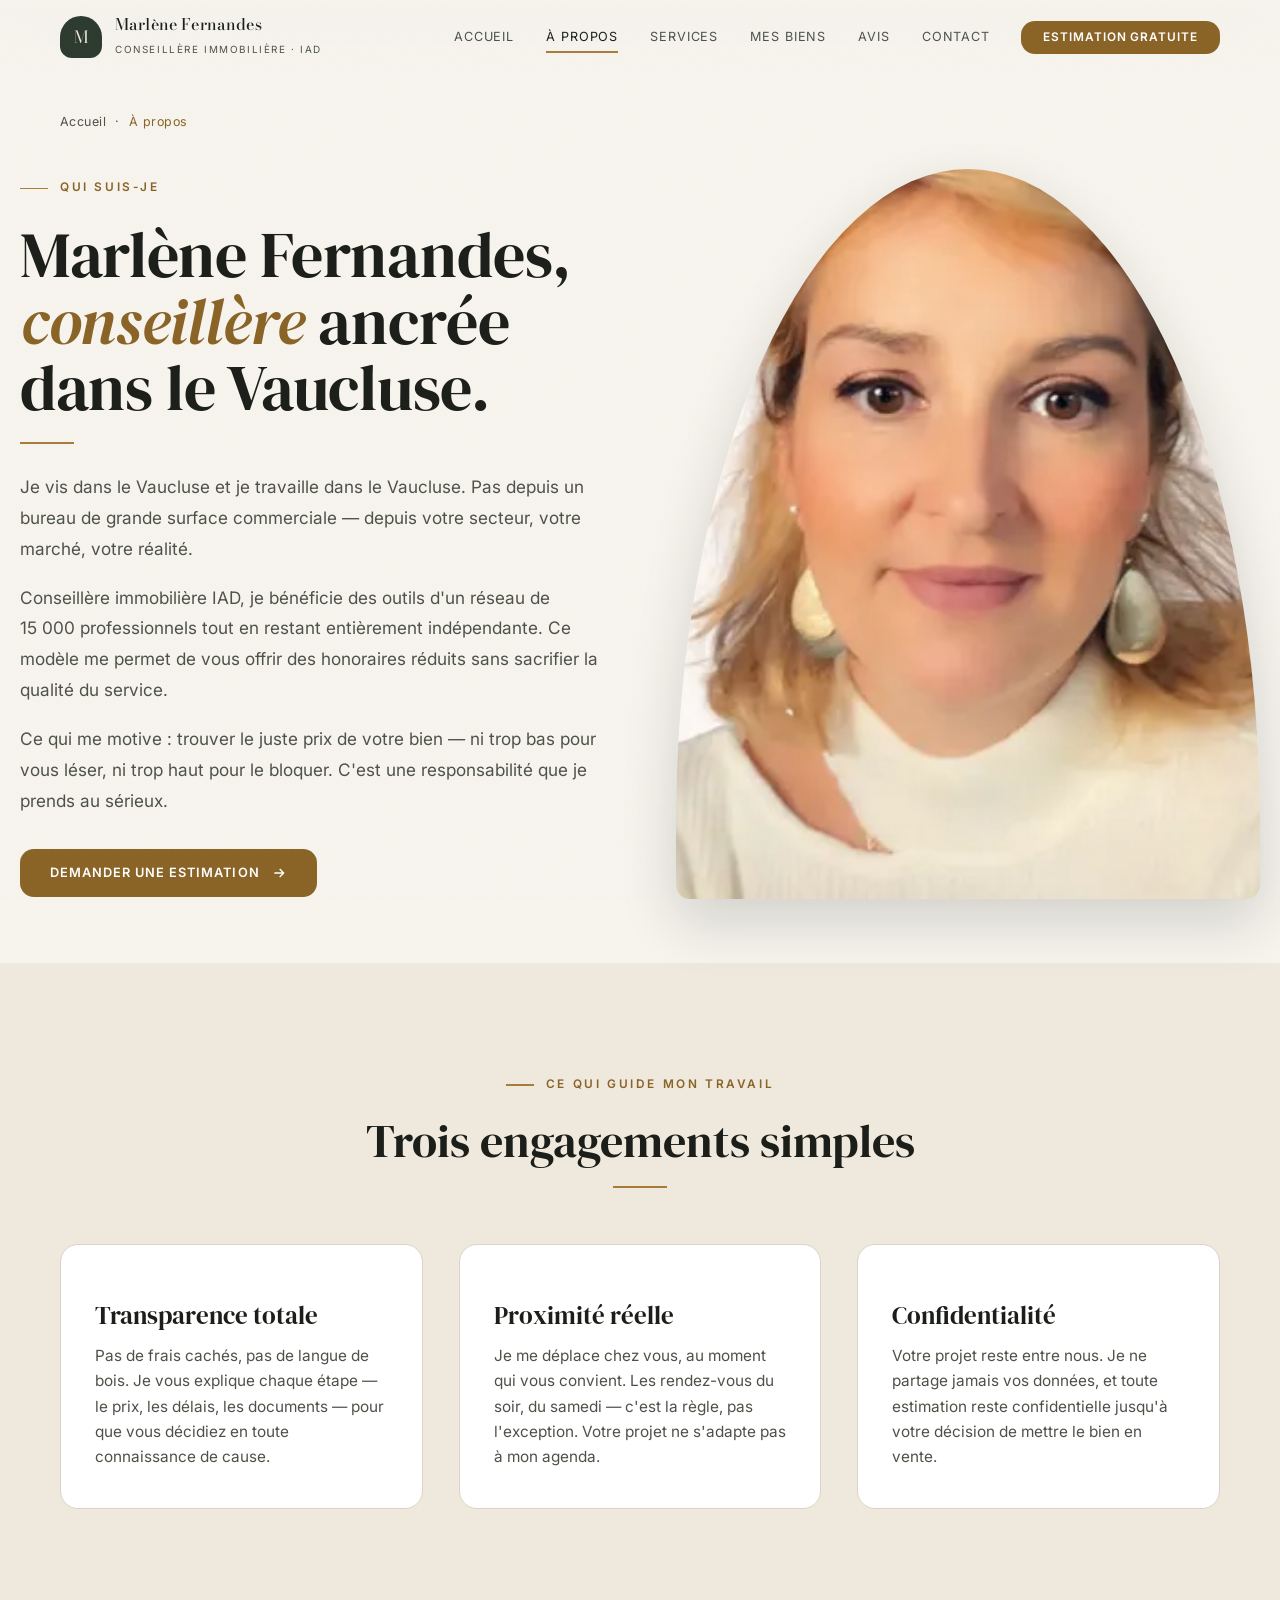
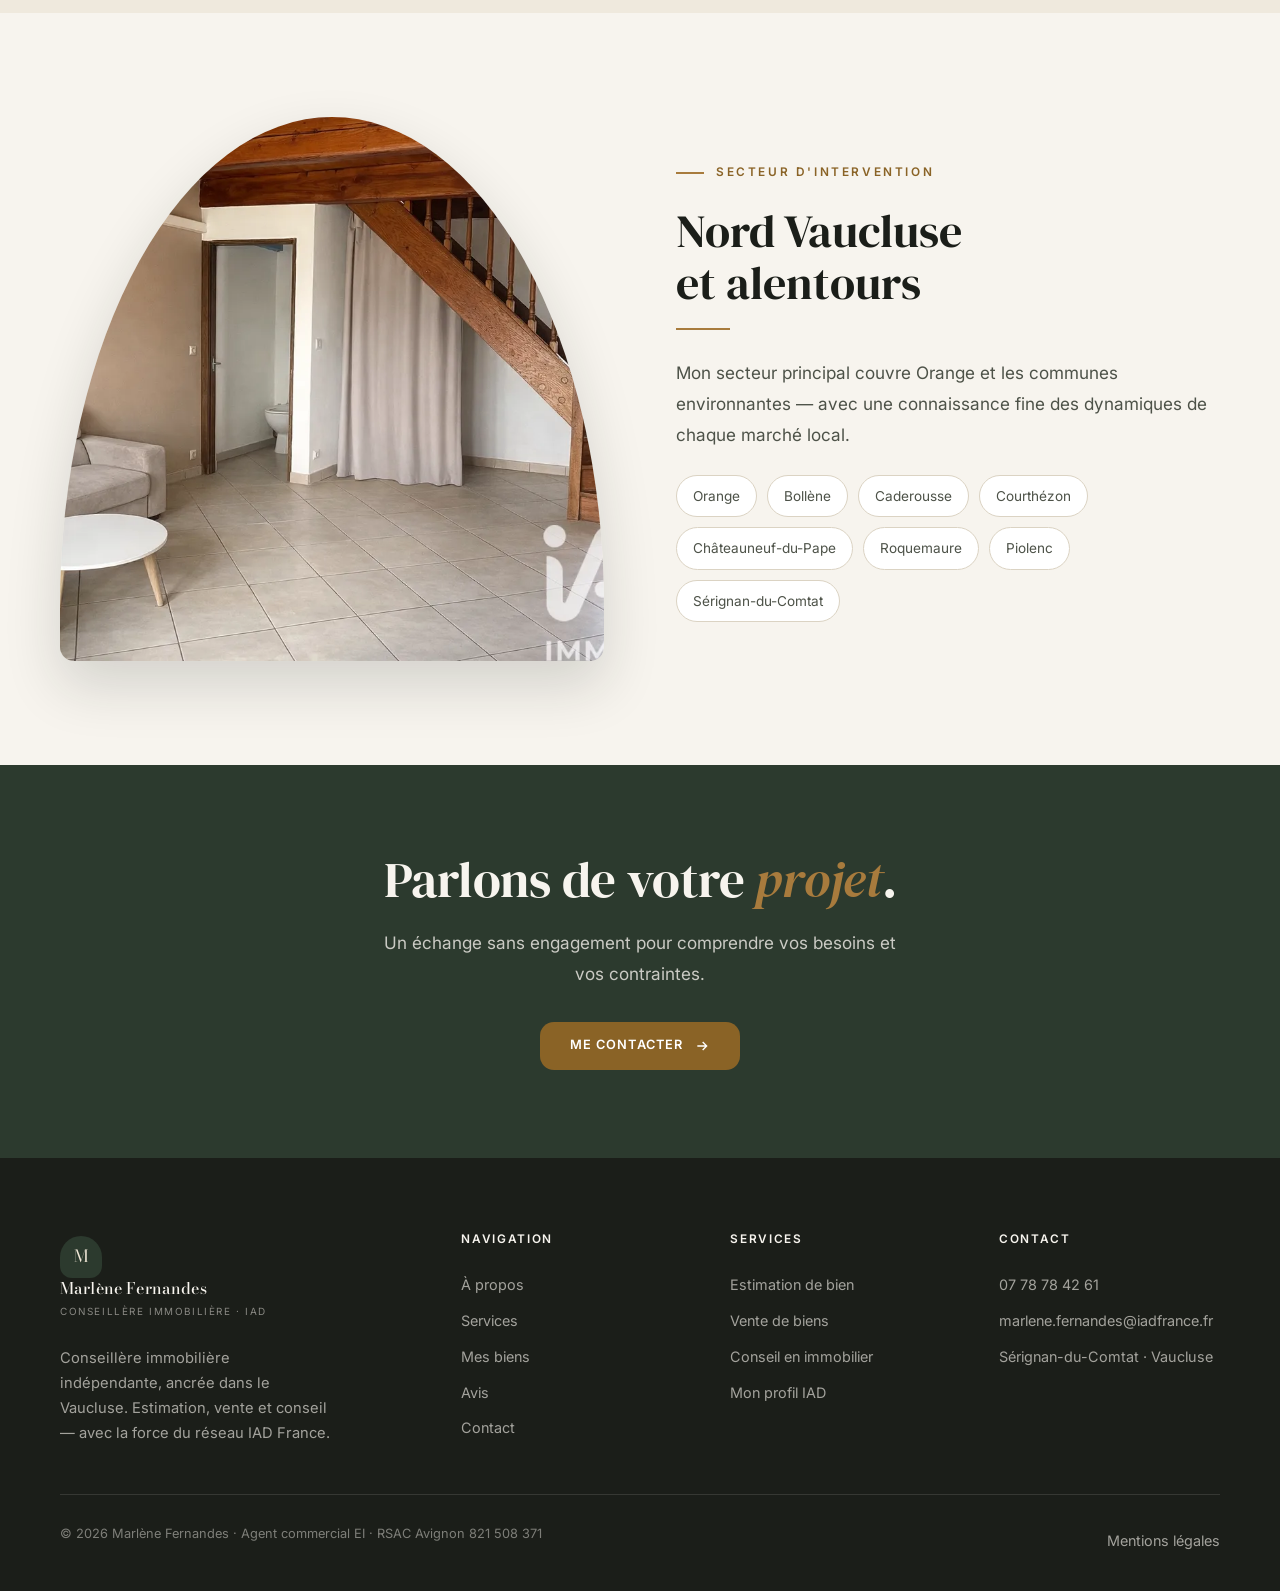
==== commit 08a94841: "Mobile: bouton d'appel flottant en bas à droite Ajoute un FAB tel:+33778784261 fixé en bas à droite," ====
--- a/a-propos.html
+++ b/a-propos.html
@@ -159,6 +159,7 @@
     </div>
   </div>
 </footer>
+<a class="fab-call" href="tel:+33778784261" aria-label="Appeler Marlène Fernandes au 07 78 78 42 61"><svg viewBox="0 0 24 24" fill="none" stroke="currentColor" stroke-width="2" stroke-linecap="round" stroke-linejoin="round" aria-hidden="true"><path d="M22 16.92v3a2 2 0 0 1-2.18 2 19.79 19.79 0 0 1-8.63-3.07 19.5 19.5 0 0 1-6-6 19.79 19.79 0 0 1-3.07-8.67A2 2 0 0 1 4.11 2h3a2 2 0 0 1 2 1.72c.13.81.36 1.6.7 2.34a2 2 0 0 1-.45 2.11L8.09 9.91a16 16 0 0 0 6 6l1.74-1.27a2 2 0 0 1 2.11-.45c.74.34 1.53.57 2.34.7A2 2 0 0 1 22 16.92z"/></svg></a>
 <script src="assets/js/main.js" defer></script>
 </body>
 </html>
--- a/assets/css/style.css
+++ b/assets/css/style.css
@@ -31,6 +31,12 @@
   --maxw: 1240px;
   --ease: cubic-bezier(.16,1,.3,1);
   --arch: 50% 50% 14px 14px / 90% 90% 14px 14px; /* sommet en arche */
+
+  /* Rayons — angles arrondis */
+  --r-btn: 14px;   /* boutons */
+  --r-sm:  10px;   /* champs, tags, puces */
+  --r-md:  18px;   /* cartes, encarts, citations */
+  --r-lg:  26px;   /* grandes surfaces (formulaire, passerelle) */
 }
 
 /* ─── RESET ─── */
@@ -46,7 +52,7 @@
 input,textarea,select{font-family:inherit;font-size:1rem}
 ul{list-style:none}
 img{display:block;max-width:100%;height:auto}
-:focus-visible{outline:2.5px solid var(--brass-deep);outline-offset:3px;border-radius:3px}
+:focus-visible{outline:2.5px solid var(--brass-deep);outline-offset:3px;border-radius:var(--r-sm)}
 
 @media (prefers-reduced-motion: reduce){
   *,*::before,*::after{animation-duration:.001ms!important;animation-iteration-count:1!important;transition-duration:.001ms!important;scroll-behavior:auto!important}
@@ -59,13 +65,13 @@
 }
 
 /* ─── LAYOUT ─── */
-.wrap{max-width:var(--maxw);margin:0 auto;padding:0 40px}
-.wrap-sm{max-width:880px;margin:0 auto;padding:0 40px}
-.sec{padding:104px 0}
-.sec-tight{padding:72px 0}
+.wrap{max-width:var(--maxw);margin:0 auto;padding-inline:40px}
+.wrap-sm{max-width:880px;margin:0 auto;padding-inline:40px}
+.sec{padding-block:104px}
+.sec-tight{padding-block:72px}
 .sec-ivory2{background:var(--ivory-2)}
 .sec-forest{background:var(--forest);color:var(--ivory)}
-.sec-forest .ink-2,.sec-forest .body-lg{color:rgba(247,244,238,.78)}
+.sec-forest .ink-2,.sec-forest .body-lg,.sec-forest p{color:rgba(247,244,238,.78)}
 .grid-2{display:grid;grid-template-columns:1fr 1fr;gap:72px;align-items:center}
 .grid-3{display:grid;grid-template-columns:repeat(3,1fr);gap:36px}
 .grid-4{display:grid;grid-template-columns:repeat(4,1fr);gap:28px}
@@ -82,10 +88,10 @@
   font-size:clamp(2.9rem,6vw,5.6rem);line-height:1.04;letter-spacing:-.005em;
   font-optical-sizing:auto;
 }
-.display em{font-style:italic;font-weight:400;color:var(--forest)}
-.sec-forest .display em{color:var(--brass)}
-h1,h2,.h2{font-family:var(--f-heading);font-weight:400;letter-spacing:0;line-height:1.12;font-optical-sizing:auto}
-h3{font-family:var(--f-display);font-weight:600;letter-spacing:-.005em;line-height:1.14;font-optical-sizing:auto}
+.display em,h1 em,h2 em,.h2 em{font-style:italic;font-weight:400;color:var(--brass-deep)}
+.sec-forest .display em,.sec-forest h2 em,.sec-forest .h2 em{color:var(--brass)}
+h1,h2,h3,.h2,.h3{font-family:var(--f-heading);font-weight:400;letter-spacing:0;line-height:1.12;font-optical-sizing:auto}
+h3,.h3{line-height:1.2}
 .h2{font-size:clamp(2rem,3.6vw,3rem)}
 .h3{font-size:clamp(1.25rem,2vw,1.55rem)}
 .body-lg{font-size:1.075rem;color:var(--ink-2);line-height:1.8;max-width:60ch}
@@ -99,16 +105,16 @@
 .btn{
   display:inline-flex;align-items:center;gap:11px;padding:16px 30px;
   font-size:.8rem;font-weight:600;letter-spacing:.08em;text-transform:uppercase;
-  border-radius:2px;transition:.28s var(--ease);cursor:pointer;line-height:1;
+  border-radius:var(--r-btn);transition:.28s var(--ease);cursor:pointer;line-height:1;
 }
 .btn svg{width:16px;height:16px;transition:transform .28s var(--ease)}
 .btn:hover svg{transform:translateX(4px)}
-.btn-forest{background:var(--forest);color:var(--ivory)}
-.btn-forest:hover{background:var(--forest-2);transform:translateY(-2px);box-shadow:0 12px 28px rgba(44,58,46,.22)}
-.btn-brass{background:var(--brass);color:#fff}
-.btn-brass:hover{background:var(--brass-deep);transform:translateY(-2px);box-shadow:0 12px 28px rgba(138,99,38,.25)}
-.btn-outline{border:1.5px solid var(--forest);color:var(--forest);background:none}
-.btn-outline:hover{background:var(--forest);color:var(--ivory);transform:translateY(-2px)}
+.btn-forest{background:var(--brass-deep);color:#fff}
+.btn-forest:hover{background:#6E4E1E;transform:translateY(-2px);box-shadow:0 12px 28px rgba(138,99,38,.28)}
+.btn-brass{background:var(--brass-deep);color:#fff}
+.btn-brass:hover{background:#6E4E1E;transform:translateY(-2px);box-shadow:0 12px 28px rgba(138,99,38,.28)}
+.btn-outline{border:1.5px solid var(--brass-deep);color:var(--brass-deep);background:none}
+.btn-outline:hover{background:var(--brass-deep);color:#fff;transform:translateY(-2px)}
 .btn-ghost{border:1.5px solid rgba(247,244,238,.35);color:var(--ivory)}
 .btn-ghost:hover{border-color:var(--ivory);background:rgba(247,244,238,.08)}
 
@@ -122,7 +128,7 @@
 .nav-in{display:flex;align-items:center;justify-content:space-between;height:100%;max-width:var(--maxw);margin:0 auto;padding:0 40px}
 .logo{display:flex;align-items:center;gap:13px}
 .logo-mark{
-  width:42px;height:42px;flex-shrink:0;border-radius:50% 50% 6px 6px;
+  width:42px;height:42px;flex-shrink:0;border-radius:50% 50% 12px 12px;
   background:var(--forest);color:var(--brass-pale);display:flex;align-items:center;justify-content:center;
   font-family:var(--f-display);font-size:1.05rem;
 }
@@ -165,7 +171,7 @@
 }
 .hero-badge{
   position:absolute;left:-18px;bottom:14%;background:var(--ivory);border:1px solid var(--line);
-  border-radius:4px;padding:16px 22px;box-shadow:0 18px 44px rgba(27,30,25,.14);max-width:210px;
+  border-radius:var(--r-md);padding:16px 22px;box-shadow:0 18px 44px rgba(27,30,25,.14);max-width:210px;
 }
 .hero-badge strong{font-family:var(--f-display);font-size:1.9rem;color:var(--forest);display:block;line-height:1}
 .hero-badge span{font-size:.72rem;letter-spacing:.1em;text-transform:uppercase;color:var(--ink-2)}
@@ -184,11 +190,11 @@
 .stats{display:grid;grid-template-columns:repeat(4,1fr);gap:0;border-top:1px solid var(--line);border-bottom:1px solid var(--line)}
 .stat{padding:40px 28px;border-right:1px solid var(--line)}
 .stat:last-child{border-right:none}
-.stat b{font-family:var(--f-display);font-size:clamp(2.2rem,3.4vw,3rem);font-weight:400;color:var(--forest);display:block;line-height:1}
+.stat b{font-family:var(--f-heading);font-size:clamp(2.2rem,3.4vw,3rem);font-weight:400;color:var(--forest);display:block;line-height:1}
 .stat span{font-size:.76rem;letter-spacing:.1em;text-transform:uppercase;color:var(--ink-2);margin-top:8px;display:block}
 
 /* ─── CARTES ─── */
-.card{background:var(--white);border:1px solid var(--line);border-radius:4px;overflow:hidden;transition:.3s var(--ease)}
+.card{background:var(--white);border:1px solid var(--line);border-radius:var(--r-md);overflow:hidden;transition:.3s var(--ease)}
 .card:hover{transform:translateY(-5px);box-shadow:0 22px 50px rgba(27,30,25,.1);border-color:var(--ivory-3)}
 
 /* Liste atouts à puce laiton */
@@ -201,7 +207,7 @@
 .arch-img img{width:100%;height:100%;object-fit:cover}
 
 /* ─── SERVICES (cartes) ─── */
-.svc{display:block;padding:38px 34px;background:var(--white);border:1px solid var(--line);border-radius:4px;position:relative;transition:.3s var(--ease);height:100%}
+.svc{display:block;padding:38px 34px;background:var(--white);border:1px solid var(--line);border-radius:var(--r-md);position:relative;transition:.3s var(--ease);height:100%}
 .svc:hover{transform:translateY(-5px);box-shadow:0 22px 50px rgba(27,30,25,.1)}
 .svc-num{font-family:var(--f-display);font-size:.95rem;color:var(--brass);letter-spacing:.1em}
 .svc h3{margin:18px 0 12px}
@@ -221,31 +227,31 @@
 .sec-forest .step::after{background:rgba(247,244,238,.18)}
 
 /* ─── BIENS (annonces) ─── */
-.listing{background:var(--white);border:1px solid var(--line);border-radius:4px;overflow:hidden;display:flex;flex-direction:column;transition:.3s var(--ease)}
+.listing{background:var(--white);border:1px solid var(--line);border-radius:var(--r-md);overflow:hidden;display:flex;flex-direction:column;transition:.3s var(--ease)}
 .listing:hover{transform:translateY(-5px);box-shadow:0 22px 50px rgba(27,30,25,.1)}
 .listing-img{position:relative;aspect-ratio:4/3;overflow:hidden;background:var(--ivory-3)}
 .listing-img img{width:100%;height:100%;object-fit:cover;transition:transform .6s var(--ease)}
 .listing:hover .listing-img img{transform:scale(1.05)}
-.listing-tag{position:absolute;top:14px;left:14px;background:var(--ivory);color:var(--forest);font-size:.68rem;letter-spacing:.1em;text-transform:uppercase;padding:6px 13px;border-radius:2px;font-weight:600}
+.listing-tag{position:absolute;top:14px;left:14px;background:var(--ivory);color:var(--forest);font-size:.68rem;letter-spacing:.1em;text-transform:uppercase;padding:6px 13px;border-radius:var(--r-sm);font-weight:600}
 .listing-body{padding:26px 24px;display:flex;flex-direction:column;flex:1}
 .listing-loc{font-size:.74rem;letter-spacing:.1em;text-transform:uppercase;color:var(--brass-deep);font-weight:600}
 .listing-body h3{font-size:1.2rem;margin:8px 0 12px}
 .listing-body p{font-size:.92rem;flex:1}
 .listing-specs{display:flex;gap:8px;flex-wrap:wrap;margin:18px 0 20px}
-.listing-specs span{font-size:.76rem;background:var(--ivory-2);border:1px solid var(--line);padding:6px 12px;border-radius:2px;color:var(--ink-2);font-variant-numeric:tabular-nums}
+.listing-specs span{font-size:.76rem;background:var(--ivory-2);border:1px solid var(--line);padding:6px 12px;border-radius:var(--r-sm);color:var(--ink-2);font-variant-numeric:tabular-nums}
 .listing .btn{margin-top:auto}
 
 /* Passerelle IAD */
-.gateway{border:1.5px dashed var(--brass);border-radius:6px;padding:48px;text-align:center;background:var(--brass-pale)}
-.gateway .iad-slot{margin-top:24px;border:1px dashed var(--line);border-radius:4px;padding:60px 20px;color:var(--ink-2);font-size:.9rem;background:rgba(255,255,255,.5)}
+.gateway{border:1.5px dashed var(--brass);border-radius:var(--r-lg);padding:48px;text-align:center;background:var(--brass-pale)}
+.gateway .iad-slot{margin-top:24px;border:1px dashed var(--line);border-radius:var(--r-md);padding:60px 20px;color:var(--ink-2);font-size:.9rem;background:rgba(255,255,255,.5)}
 
 /* ─── FORMULAIRES ─── */
-.form{background:var(--white);border:1px solid var(--line);border-radius:6px;padding:40px}
+.form{background:var(--white);border:1px solid var(--line);border-radius:var(--r-lg);padding:40px}
 .field{margin-bottom:22px}
 .field label{display:block;font-size:.78rem;letter-spacing:.06em;text-transform:uppercase;color:var(--ink);font-weight:600;margin-bottom:9px}
 .field .req{color:var(--brass-deep)}
 .field input,.field select,.field textarea{
-  width:100%;padding:14px 16px;border:1.5px solid var(--line);border-radius:3px;
+  width:100%;padding:14px 16px;border:1.5px solid var(--line);border-radius:var(--r-sm);
   background:var(--ivory);color:var(--ink);transition:border-color .2s,box-shadow .2s;
 }
 .field input:focus,.field select:focus,.field textarea:focus{outline:none;border-color:var(--forest);box-shadow:0 0 0 3px rgba(44,58,46,.1)}
@@ -260,14 +266,14 @@
 /* ─── COORDONNÉES ─── */
 .contact-item{display:flex;gap:18px;padding:22px 0;border-bottom:1px solid var(--line)}
 .contact-item:last-child{border-bottom:none}
-.contact-ico{width:46px;height:46px;flex-shrink:0;border-radius:50% 50% 6px 6px;background:var(--ivory-2);border:1px solid var(--line);display:flex;align-items:center;justify-content:center;color:var(--forest)}
+.contact-ico{width:46px;height:46px;flex-shrink:0;border-radius:50% 50% 12px 12px;background:var(--ivory-2);border:1px solid var(--line);display:flex;align-items:center;justify-content:center;color:var(--forest)}
 .contact-ico svg{width:20px;height:20px}
 .contact-item h3{font-size:1.05rem;margin-bottom:4px}
 .contact-item p,.contact-item a{font-size:.95rem;color:var(--ink-2)}
 .contact-item a:hover{color:var(--forest)}
 
 /* ─── AVIS ─── */
-.quote{background:var(--white);border:1px solid var(--line);border-radius:4px;padding:34px 32px;height:100%;display:flex;flex-direction:column}
+.quote{background:var(--white);border:1px solid var(--line);border-radius:var(--r-md);padding:34px 32px;height:100%;display:flex;flex-direction:column}
 .quote .stars{color:var(--brass);letter-spacing:2px;margin-bottom:16px;font-size:.95rem}
 .quote blockquote{font-family:var(--f-display);font-size:1.15rem;font-style:italic;line-height:1.5;color:var(--ink);flex:1}
 .quote cite{margin-top:22px;font-style:normal;font-size:.86rem;color:var(--ink-2);letter-spacing:.04em}
@@ -319,7 +325,7 @@
   .nav-links{display:none}
   .nav-burger{display:flex}
   .wrap,.wrap-sm,.nav-in{padding-inline:24px}
-  .sec{padding:72px 0}
+  .sec{padding-block:72px}
   .grid-2,.grid-3,.grid-4{grid-template-columns:1fr;gap:36px}
   .stats{grid-template-columns:1fr 1fr}
   .stat{border-bottom:1px solid var(--line)}
@@ -335,3 +341,22 @@
   .hero-cta{flex-direction:column;align-items:stretch}
   .hero-cta .btn{justify-content:center}
 }
+
+/* ─── BOUTON D'APPEL FLOTTANT (mobile) ─── */
+.fab-call{
+  position:fixed;right:18px;bottom:18px;z-index:1100;
+  width:58px;height:58px;border-radius:50%;
+  background:var(--brass-deep);color:#fff;
+  display:none;align-items:center;justify-content:center;
+  box-shadow:0 10px 26px rgba(138,99,38,.42);
+  transition:transform .22s var(--ease),background .22s;
+}
+.fab-call svg{width:25px;height:25px}
+.fab-call::after{ /* halo pulsé pour attirer l'œil */
+  content:'';position:absolute;inset:0;border-radius:inherit;
+  box-shadow:0 0 0 0 rgba(138,99,38,.45);animation:fab-pulse 2.4s var(--ease) infinite;
+}
+.fab-call:hover,.fab-call:focus-visible,.fab-call:active{background:#6E4E1E;transform:translateY(-2px)}
+@keyframes fab-pulse{0%{box-shadow:0 0 0 0 rgba(138,99,38,.45)}70%{box-shadow:0 0 0 16px rgba(138,99,38,0)}100%{box-shadow:0 0 0 0 rgba(138,99,38,0)}}
+@media (max-width:760px){ .fab-call{display:flex} }
+@media (prefers-reduced-motion: reduce){ .fab-call::after{animation:none} }
